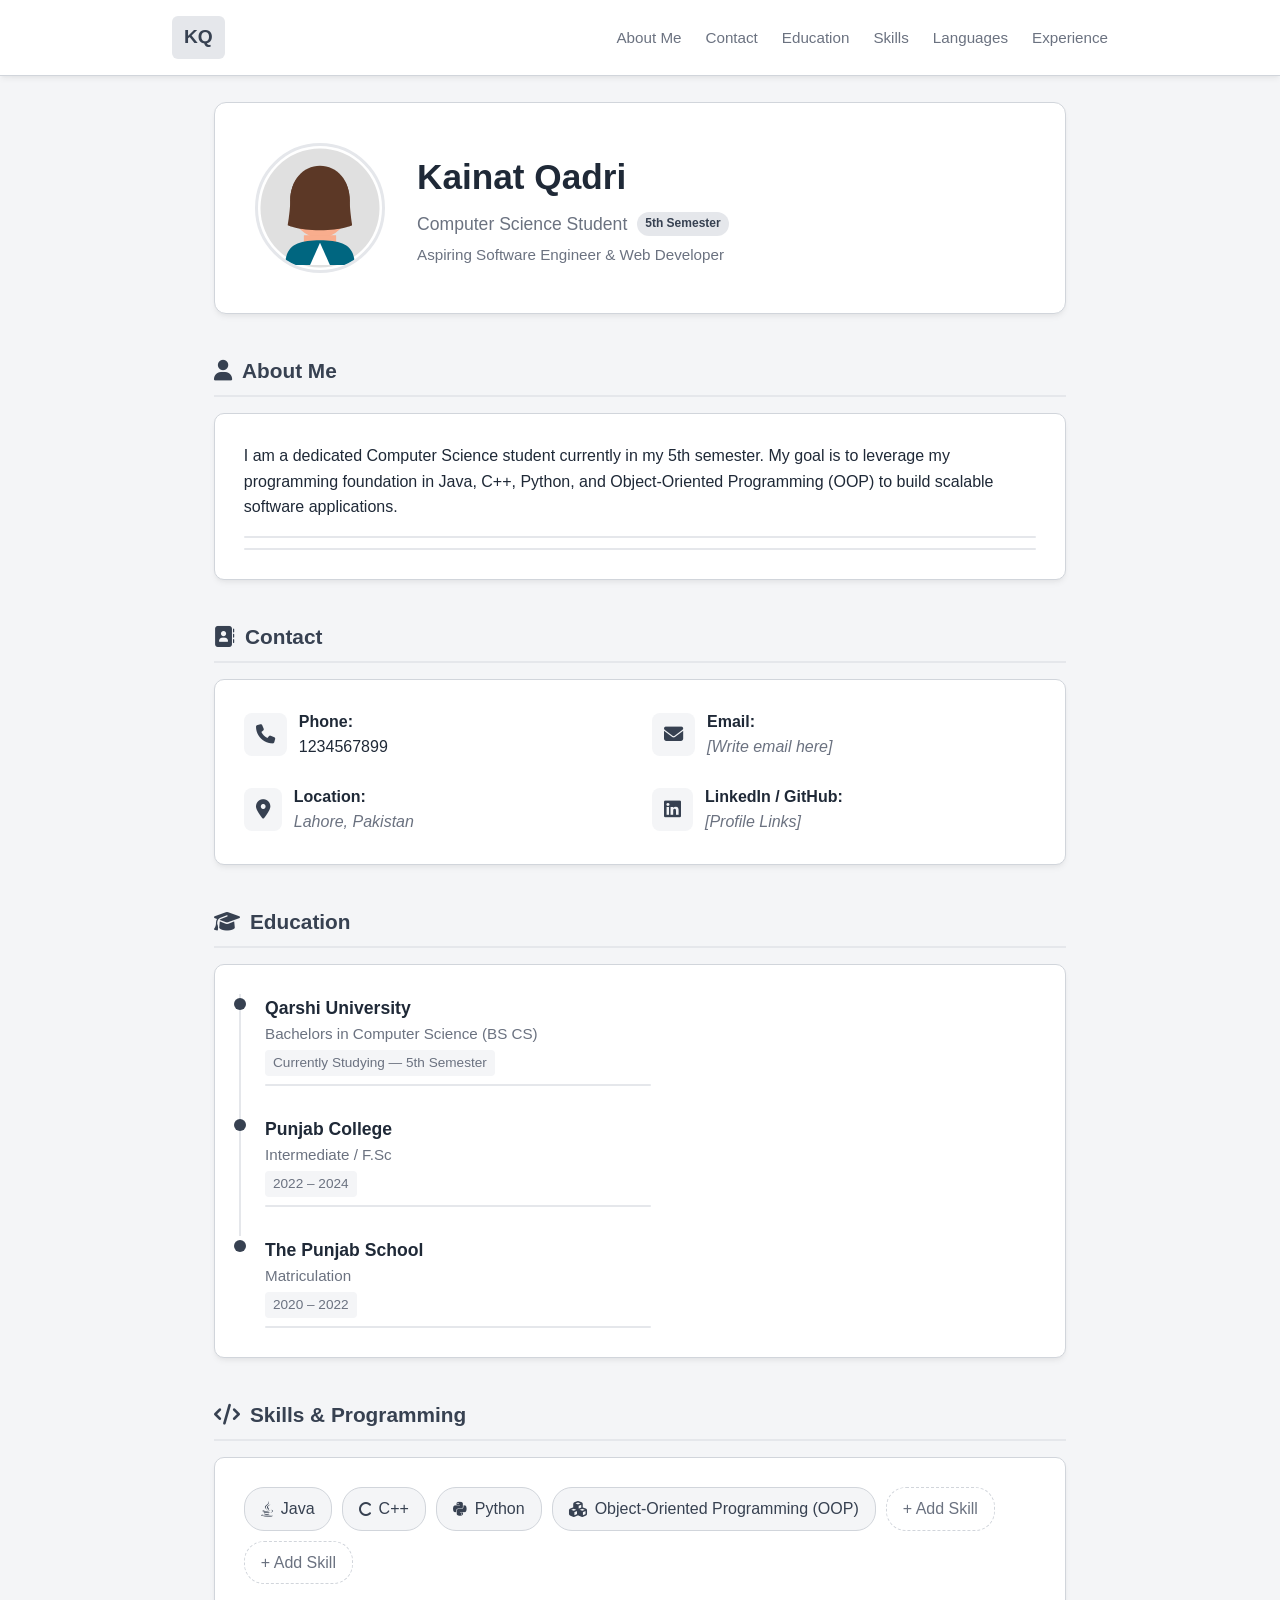
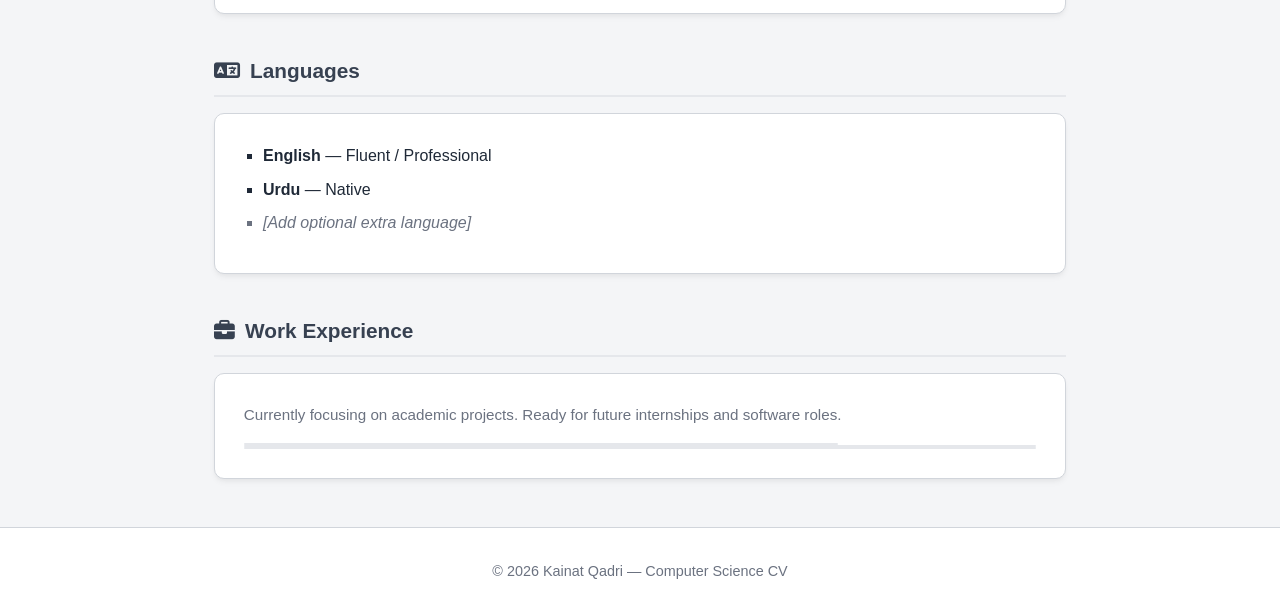
==== lab5-CV1/index.html @ efa7d1c8 "Final CV upload" ====
<!DOCTYPE html>
<html lang="en">
<head>
    <meta charset="UTF-8">
    <meta name="viewport" content="width=device-width, initial-scale=1.0">
    <title>Kainat Qadri - Resume / CV</title>
    <link rel="stylesheet" href="style.css">
    <link rel="stylesheet" href="https://cdnjs.cloudflare.com/ajax/libs/font-awesome/6.4.0/css/all.min.css">
</head>
<body>

    <!-- Sticky Navigation Bar -->
    <nav class="navbar">
        <div class="nav-container">
            <a href="#hero" class="nav-logo">KQ</a>
            <ul class="nav-links">
                <li><a href="#about">About Me</a></li>
                <li><a href="#contact">Contact</a></li>
                <li><a href="#education">Education</a></li>
                <li><a href="#skills">Skills</a></li>
                <li><a href="#languages">Languages</a></li>
                <li><a href="#experience">Experience</a></li>
            </ul>
        </div>
    </nav>

    <!-- Main Container -->
    <main class="container">

        <!-- Hero / Header Section -->
        <section id="hero" class="hero-section">
            <div class="profile-card">
                <div class="avatar-wrapper">
                    <!-- Embedded provided profile image -->
                    <img src="data:image/svg+xml;utf8,<svg xmlns='http://www.w3.org/2000/svg' viewBox='0 0 500 500'><circle cx='250' cy='250' r='240' fill='%23e0e0e0'/><path d='M250 80 C180 80 130 140 130 220 C130 300 180 320 250 320 C320 320 370 300 370 220 C370 140 320 80 250 80 Z' fill='%235c3826'/><circle cx='250' cy='260' r='110' fill='%23f9ad8d'/><path d='M130 220 C130 140 180 90 250 90 C320 90 370 140 370 220 C370 260 380 320 380 320 C380 320 340 340 250 340 C160 340 120 320 120 320 C120 320 130 260 130 220 Z' fill='%235c3826'/><path d='M185 360 L315 360 L315 420 L185 420 Z' fill='%23f9ad8d'/><path d='M110 480 C110 400 160 380 250 380 C340 380 390 400 390 480 Z' fill='%23006680'/><polygon points='250,390 210,480 290,480' fill='%23ffffff'/></svg>" alt="Kainat Qadri Profile Picture" class="profile-img">
                </div>
                <div class="hero-details">
                    <h1 class="user-name">Kainat Qadri</h1>
                    <p class="user-title">Computer Science Student <span class="badge">5th Semester</span></p>
                    <p class="user-subtitle">Aspiring Software Engineer & Web Developer</p>
                </div>
            </div>
        </section>

        <!-- About Me Section -->
        <section id="about" class="cv-section">
            <h2 class="section-title"><i class="fa-solid fa-user"></i> About Me</h2>
            <div class="card">
                <p class="placeholder-text">
                    I am a dedicated Computer Science student currently in my 5th semester. My goal is to leverage my programming foundation in Java, C++, Python, and Object-Oriented Programming (OOP) to build scalable software applications.
                </p>
                <div class="blank-lines">
                    <div class="blank-line"></div>
                    <div class="blank-line"></div>
                </div>
            </div>
        </section>

        <!-- Contact Section -->
        <section id="contact" class="cv-section">
            <h2 class="section-title"><i class="fa-solid fa-address-book"></i> Contact</h2>
            <div class="card grid-2">
                <div class="contact-item">
                    <i class="fa-solid fa-phone icon"></i>
                    <div>
                        <strong>Phone:</strong>
                        <p>1234567899</p>
                    </div>
                </div>
                <div class="contact-item">
                    <i class="fa-solid fa-envelope icon"></i>
                    <div>
                        <strong>Email:</strong>
                        <p class="placeholder-inline">[Write email here]</p>
                    </div>
                </div>
                <div class="contact-item">
                    <i class="fa-solid fa-location-dot icon"></i>
                    <div>
                        <strong>Location:</strong>
                        <p class="placeholder-inline">Lahore, Pakistan</p>
                    </div>
                </div>
                <div class="contact-item">
                    <i class="fa-brands fa-linkedin icon"></i>
                    <div>
                        <strong>LinkedIn / GitHub:</strong>
                        <p class="placeholder-inline">[Profile Links]</p>
                    </div>
                </div>
            </div>
        </section>

        <!-- Education Section -->
        <section id="education" class="cv-section">
            <h2 class="section-title"><i class="fa-solid fa-graduation-cap"></i> Education</h2>
            <div class="card timeline">
                
                <div class="timeline-item">
                    <div class="timeline-dot"></div>
                    <div class="timeline-content">
                        <h3>Qarshi University</h3>
                        <p class="timeline-sub">Bachelors in Computer Science (BS CS)</p>
                        <span class="timeline-date">Currently Studying — 5th Semester</span>
                        <div class="blank-line short"></div>
                    </div>
                </div>

                <div class="timeline-item">
                    <div class="timeline-dot"></div>
                    <div class="timeline-content">
                        <h3>Punjab College</h3>
                        <p class="timeline-sub">Intermediate / F.Sc</p>
                        <span class="timeline-date">2022 – 2024</span>
                        <div class="blank-line short"></div>
                    </div>
                </div>

                <div class="timeline-item">
                    <div class="timeline-dot"></div>
                    <div class="timeline-content">
                        <h3>The Punjab School</h3>
                        <p class="timeline-sub">Matriculation</p>
                        <span class="timeline-date">2020 – 2022</span>
                        <div class="blank-line short"></div>
                    </div>
                </div>

            </div>
        </section>

        <!-- Skills Section -->
        <section id="skills" class="cv-section">
            <h2 class="section-title"><i class="fa-solid fa-code"></i> Skills & Programming</h2>
            <div class="card">
                <div class="skills-grid">
                    <div class="skill-tag"><i class="fa-brands fa-java"></i> Java</div>
                    <div class="skill-tag"><i class="fa-solid fa-c"></i> C++</div>
                    <div class="skill-tag"><i class="fa-brands fa-python"></i> Python</div>
                    <div class="skill-tag"><i class="fa-solid fa-cubes"></i> Object-Oriented Programming (OOP)</div>
                    <div class="skill-tag placeholder-tag">+ Add Skill</div>
                    <div class="skill-tag placeholder-tag">+ Add Skill</div>
                </div>
            </div>
        </section>

        <!-- Languages Section -->
        <section id="languages" class="cv-section">
            <h2 class="section-title"><i class="fa-solid fa-language"></i> Languages</h2>
            <div class="card">
                <ul class="styled-list">
                    <li><strong>English</strong> — Fluent / Professional</li>
                    <li><strong>Urdu</strong> — Native</li>
                    <li class="placeholder-list">[Add optional extra language]</li>
                </ul>
            </div>
        </section>

        <!-- Work Experience Section -->
        <section id="experience" class="cv-section">
            <h2 class="section-title"><i class="fa-solid fa-briefcase"></i> Work Experience</h2>
            <div class="card">
                <p class="note-text">Currently focusing on academic projects. Ready for future internships and software roles.</p>
                <div class="experience-placeholder">
                    <div class="blank-block">
                        <div class="blank-line medium"></div>
                        <div class="blank-line"></div>
                        <div class="blank-line"></div>
                    </div>
                </div>
            </div>
        </section>

    </main>

    <!-- Footer -->
    <footer>
        <p>&copy; 2026 Kainat Qadri — Computer Science CV</p>
    </footer>

</body>
</html>
---- lab5-CV1/style.css ----
/* Color Palette: White & Grey Theme */
:root {
    --bg-main: #f4f5f7;
    --bg-card: #ffffff;
    --text-primary: #1f2937;
    --text-secondary: #6b7280;
    --accent-grey: #e5e7eb;
    --border-color: #d1d5db;
    --dark-grey: #374151;
    --shadow: 0 4px 6px -1px rgba(0, 0, 0, 0.05), 0 2px 4px -1px rgba(0, 0, 0, 0.03);
}

* {
    box-sizing: border-box;
    margin: 0;
    padding: 0;
}

html {
    scroll-behavior: smooth;
}

body {
    font-family: 'Segoe UI', -apple-system, BlinkMacSystemFont, Roboto, sans-serif;
    background-color: var(--bg-main);
    color: var(--text-primary);
    line-height: 1.6;
    padding-top: 70px;
}

/* Navbar */
.navbar {
    position: fixed;
    top: 0;
    left: 0;
    width: 100%;
    background-color: var(--bg-card);
    border-bottom: 1px solid var(--border-color);
    z-index: 1000;
    box-shadow: var(--shadow);
}

.nav-container {
    max-width: 1000px;
    margin: 0 auto;
    display: flex;
    justify-content: space-between;
    align-items: center;
    padding: 1rem 2rem;
}

.nav-logo {
    font-size: 1.2rem;
    font-weight: bold;
    color: var(--dark-grey);
    text-decoration: none;
    background: var(--accent-grey);
    padding: 6px 12px;
    border-radius: 6px;
}

.nav-links {
    display: flex;
    list-style: none;
    gap: 1.5rem;
}

.nav-links a {
    text-decoration: none;
    color: var(--text-secondary);
    font-weight: 500;
    font-size: 0.95rem;
    transition: color 0.2s;
}

.nav-links a:hover {
    color: var(--text-primary);
}

/* Layout Container */
.container {
    max-width: 900px;
    margin: 2rem auto;
    padding: 0 1.5rem;
}

/* Section Common Styling */
.cv-section {
    margin-bottom: 2.5rem;
}

.section-title {
    font-size: 1.3rem;
    color: var(--dark-grey);
    margin-bottom: 1rem;
    display: flex;
    align-items: center;
    gap: 10px;
    border-bottom: 2px solid var(--accent-grey);
    padding-bottom: 0.5rem;
}

.card {
    background: var(--bg-card);
    border: 1px solid var(--border-color);
    border-radius: 10px;
    padding: 1.8rem;
    box-shadow: var(--shadow);
}

/* Hero Section */
.hero-section {
    margin-bottom: 2.5rem;
}

.profile-card {
    background: var(--bg-card);
    border: 1px solid var(--border-color);
    border-radius: 12px;
    padding: 2.5rem;
    display: flex;
    align-items: center;
    gap: 2rem;
    box-shadow: var(--shadow);
}

.avatar-wrapper {
    width: 130px;
    height: 130px;
    border-radius: 50%;
    overflow: hidden;
    border: 3px solid var(--accent-grey);
    flex-shrink: 0;
}

.profile-img {
    width: 100%;
    height: 100%;
    object-fit: cover;
}

.user-name {
    font-size: 2.2rem;
    color: var(--text-primary);
    margin-bottom: 0.3rem;
}

.user-title {
    font-size: 1.1rem;
    color: var(--text-secondary);
    display: flex;
    align-items: center;
    gap: 10px;
}

.badge {
    background-color: var(--accent-grey);
    color: var(--dark-grey);
    font-size: 0.75rem;
    padding: 2px 8px;
    border-radius: 12px;
    font-weight: 600;
}

.user-subtitle {
    font-size: 0.95rem;
    color: var(--text-secondary);
    margin-top: 0.3rem;
}

/* Grid & Items */
.grid-2 {
    display: grid;
    grid-template-columns: repeat(auto-fit, minmax(280px, 1fr));
    gap: 1.5rem;
}

.contact-item {
    display: flex;
    align-items: center;
    gap: 12px;
}

.contact-item .icon {
    font-size: 1.2rem;
    color: var(--dark-grey);
    background: var(--bg-main);
    padding: 12px;
    border-radius: 8px;
}

/* Timeline / Education */
.timeline {
    position: relative;
    padding-left: 1.5rem;
}

.timeline-item {
    position: relative;
    padding-bottom: 1.8rem;
    border-left: 2px solid var(--accent-grey);
    padding-left: 1.5rem;
}

.timeline-item:last-child {
    border-left: 2px solid transparent;
    padding-bottom: 0;
}

.timeline-dot {
    position: absolute;
    left: -7px;
    top: 4px;
    width: 12px;
    height: 12px;
    border-radius: 50%;
    background-color: var(--dark-grey);
}

.timeline-content h3 {
    font-size: 1.1rem;
}

.timeline-sub {
    color: var(--text-secondary);
    font-size: 0.95rem;
}

.timeline-date {
    display: inline-block;
    font-size: 0.85rem;
    color: var(--text-secondary);
    background: var(--bg-main);
    padding: 2px 8px;
    border-radius: 4px;
    margin-top: 4px;
}

/* Skills Tags */
.skills-grid {
    display: flex;
    flex-wrap: wrap;
    gap: 10px;
}

.skill-tag {
    background: var(--bg-main);
    border: 1px solid var(--border-color);
    padding: 8px 16px;
    border-radius: 20px;
    font-weight: 500;
    display: flex;
    align-items: center;
    gap: 8px;
    color: var(--dark-grey);
}

.placeholder-tag {
    border: 1px dashed var(--border-color);
    color: var(--text-secondary);
    background: transparent;
}

/* Lists */
.styled-list {
    list-style-type: square;
    padding-left: 1.2rem;
}

.styled-list li {
    margin-bottom: 0.5rem;
}

/* Blank Line / Details Placeholders */
.blank-lines {
    margin-top: 1rem;
    display: flex;
    flex-direction: column;
    gap: 10px;
}

.blank-line {
    height: 2px;
    background-color: var(--accent-grey);
    border-radius: 2px;
    width: 100%;
}

.blank-line.short {
    width: 50%;
    margin-top: 8px;
}

.blank-line.medium {
    width: 75%;
}

.placeholder-inline {
    color: var(--text-secondary);
    font-style: italic;
}

.placeholder-list {
    color: var(--text-secondary);
    font-style: italic;
}

.note-text {
    font-size: 0.95rem;
    color: var(--text-secondary);
    margin-bottom: 1rem;
}

/* Footer */
footer {
    text-align: center;
    padding: 2rem;
    color: var(--text-secondary);
    font-size: 0.9rem;
    border-top: 1px solid var(--border-color);
    background: var(--bg-card);
    margin-top: 3rem;
}

/* Mobile Responsive */
@media (max-width: 650px) {
    .profile-card {
        flex-direction: column;
        text-align: center;
    }

    .nav-links {
        display: none;
    }
}
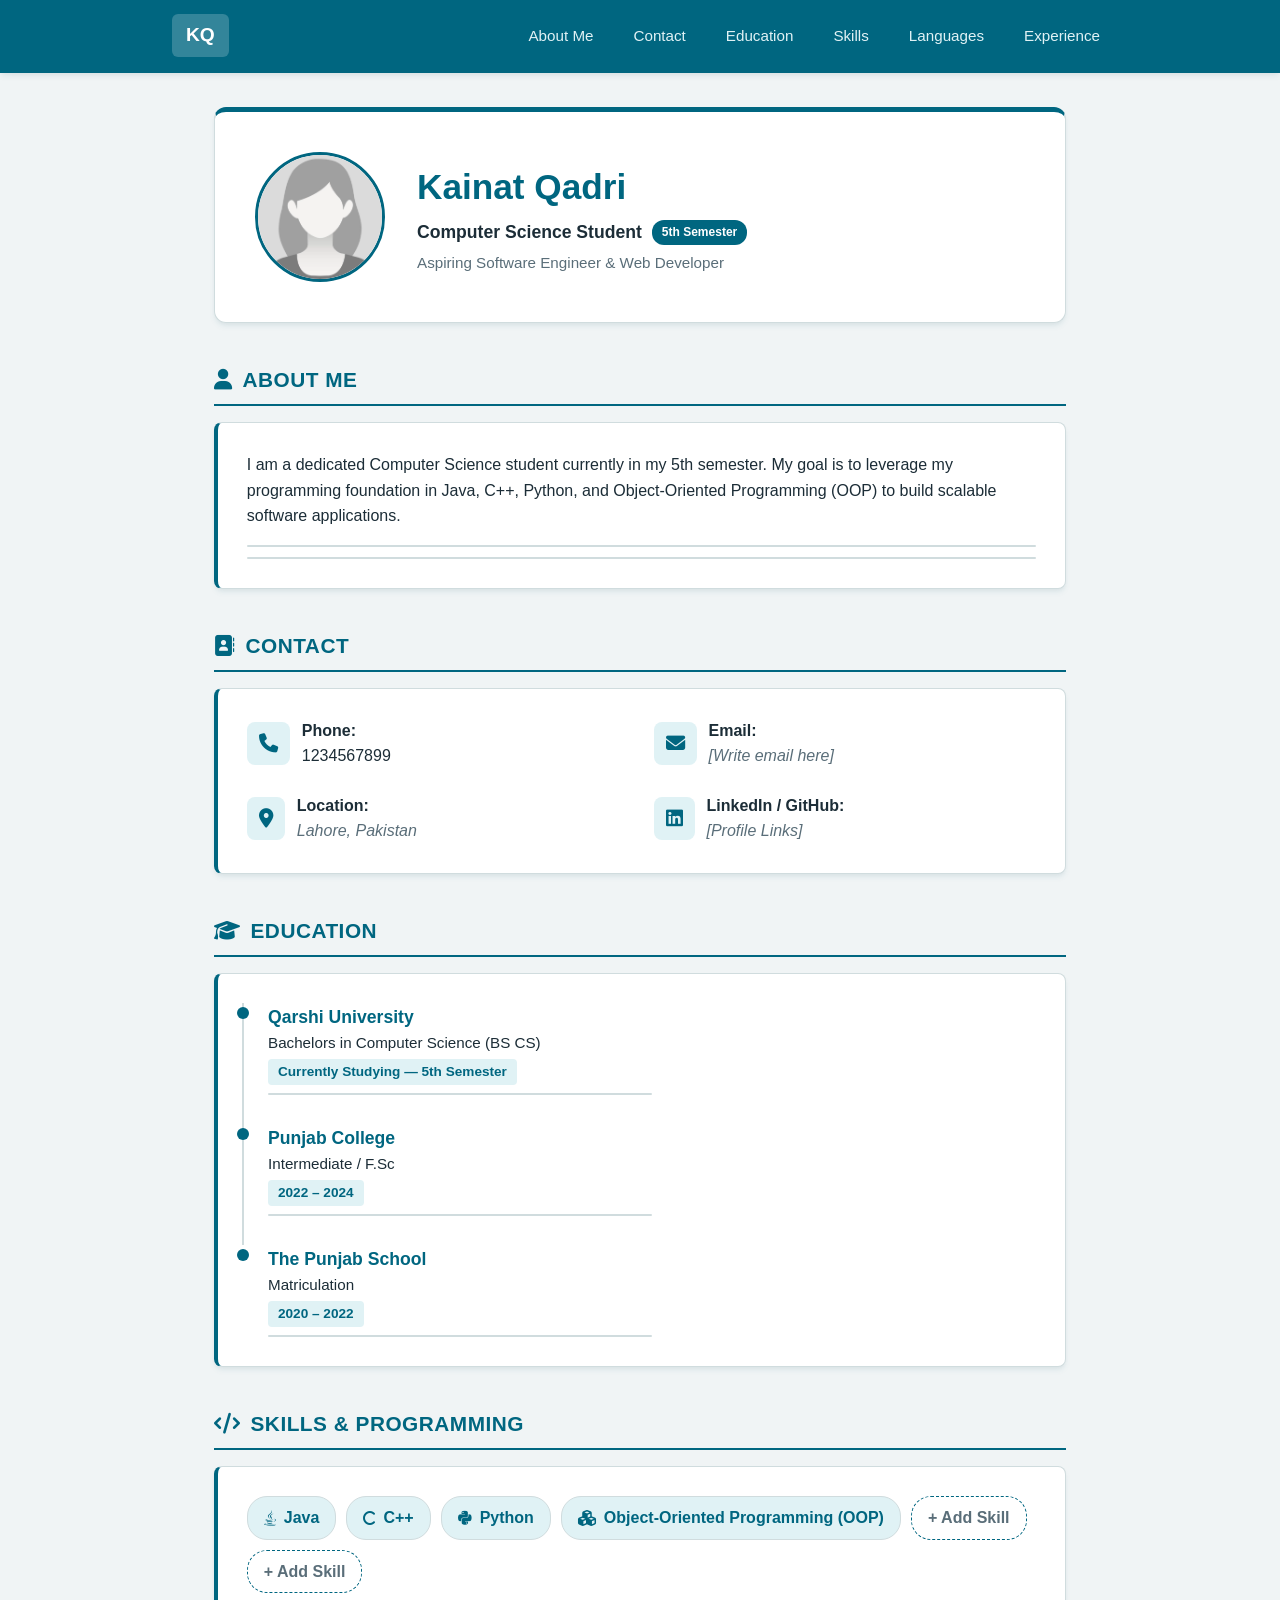
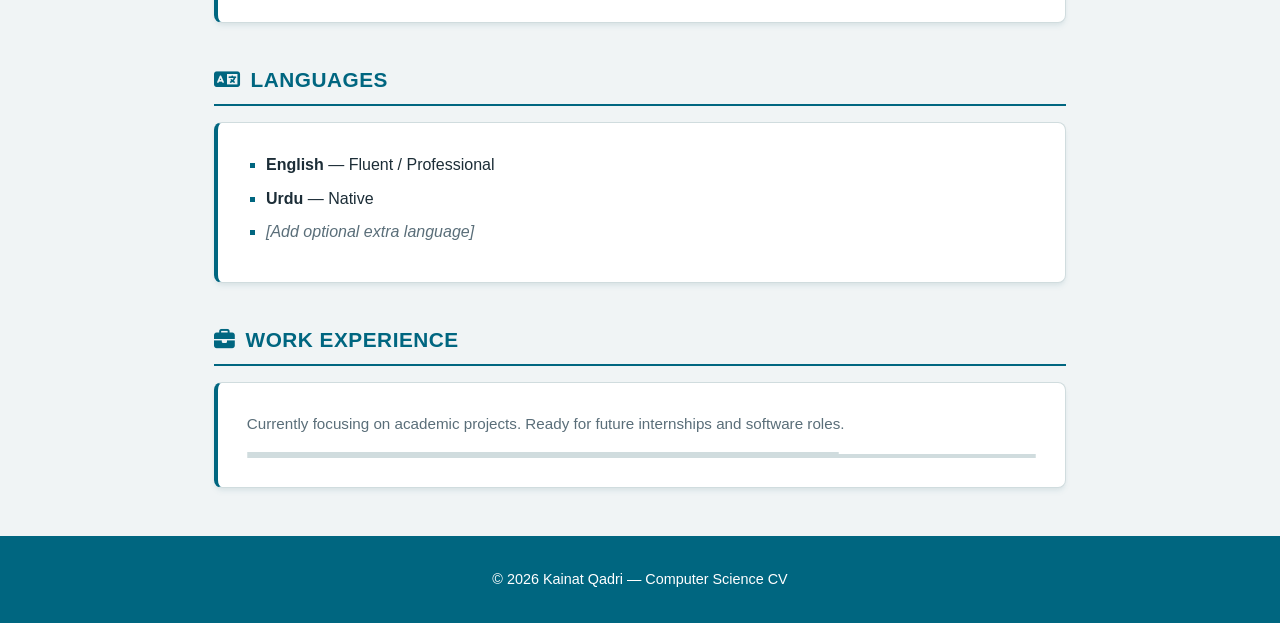
==== commit e4ce68f0: "Updated Website" ====
--- a/lab5-CV1/index.html
+++ b/lab5-CV1/index.html
@@ -31,8 +31,7 @@
         <section id="hero" class="hero-section">
             <div class="profile-card">
                 <div class="avatar-wrapper">
-                    <!-- Embedded provided profile image -->
-                    <img src="data:image/svg+xml;utf8,<svg xmlns='http://www.w3.org/2000/svg' viewBox='0 0 500 500'><circle cx='250' cy='250' r='240' fill='%23e0e0e0'/><path d='M250 80 C180 80 130 140 130 220 C130 300 180 320 250 320 C320 320 370 300 370 220 C370 140 320 80 250 80 Z' fill='%235c3826'/><circle cx='250' cy='260' r='110' fill='%23f9ad8d'/><path d='M130 220 C130 140 180 90 250 90 C320 90 370 140 370 220 C370 260 380 320 380 320 C380 320 340 340 250 340 C160 340 120 320 120 320 C120 320 130 260 130 220 Z' fill='%235c3826'/><path d='M185 360 L315 360 L315 420 L185 420 Z' fill='%23f9ad8d'/><path d='M110 480 C110 400 160 380 250 380 C340 380 390 400 390 480 Z' fill='%23006680'/><polygon points='250,390 210,480 290,480' fill='%23ffffff'/></svg>" alt="Kainat Qadri Profile Picture" class="profile-img">
+                    <img src="images/profile.png" alt="Kainat Qadri Profile Picture" class="profile-img">
                 </div>
                 <div class="hero-details">
                     <h1 class="user-name">Kainat Qadri</h1>
--- a/lab5-CV1/style.css
+++ b/lab5-CV1/style.css
@@ -1,13 +1,13 @@
-/* Color Palette: White & Grey Theme */
+/* Color Palette Inspired by Your Demo CV Template */
 :root {
-    --bg-main: #f4f5f7;
-    --bg-card: #ffffff;
-    --text-primary: #1f2937;
-    --text-secondary: #6b7280;
-    --accent-grey: #e5e7eb;
-    --border-color: #d1d5db;
-    --dark-grey: #374151;
-    --shadow: 0 4px 6px -1px rgba(0, 0, 0, 0.05), 0 2px 4px -1px rgba(0, 0, 0, 0.03);
+    --bg-main: #f0f4f5;         /* Soft light slate background */
+    --bg-card: #ffffff;         /* Pure white background for cards */
+    --text-primary: #1c2d37;     /* Dark navy/teal-grey for body text */
+    --text-secondary: #5a6e79;   /* Muted grey for subheadings and dates */
+    --accent-teal: #006680;      /* Core dark teal from template header/accents */
+    --accent-teal-light: #e0f2f5;/* Light teal tint for tags and highlights */
+    --border-color: #d0dcde;     /* Subtle teal-grey borders */
+    --shadow: 0 4px 6px -1px rgba(0, 102, 128, 0.08), 0 2px 4px -1px rgba(0, 0, 0, 0.04);
 }
 
 * {
@@ -25,17 +25,17 @@
     background-color: var(--bg-main);
     color: var(--text-primary);
     line-height: 1.6;
-    padding-top: 70px;
-}
-
-/* Navbar */
+    padding-top: 75px;
+}
+
+/* Sticky Navigation Bar */
 .navbar {
     position: fixed;
     top: 0;
     left: 0;
     width: 100%;
-    background-color: var(--bg-card);
-    border-bottom: 1px solid var(--border-color);
+    background-color: var(--accent-teal);
+    border-bottom: 1px solid var(--accent-teal);
     z-index: 1000;
     box-shadow: var(--shadow);
 }
@@ -46,16 +46,16 @@
     display: flex;
     justify-content: space-between;
     align-items: center;
-    padding: 1rem 2rem;
+    padding: 0.9rem 2rem;
 }
 
 .nav-logo {
     font-size: 1.2rem;
     font-weight: bold;
-    color: var(--dark-grey);
+    color: #ffffff;
     text-decoration: none;
-    background: var(--accent-grey);
-    padding: 6px 12px;
+    background: rgba(255, 255, 255, 0.2);
+    padding: 6px 14px;
     border-radius: 6px;
 }
 
@@ -67,48 +67,54 @@
 
 .nav-links a {
     text-decoration: none;
-    color: var(--text-secondary);
+    color: #e0f2f5;
     font-weight: 500;
     font-size: 0.95rem;
-    transition: color 0.2s;
+    transition: color 0.2s, background-color 0.2s;
+    padding: 4px 8px;
+    border-radius: 4px;
 }
 
 .nav-links a:hover {
-    color: var(--text-primary);
-}
-
-/* Layout Container */
+    color: #ffffff;
+    background-color: rgba(255, 255, 255, 0.15);
+}
+
+/* Main Layout Container */
 .container {
     max-width: 900px;
     margin: 2rem auto;
     padding: 0 1.5rem;
 }
 
-/* Section Common Styling */
+/* Section Headings */
 .cv-section {
     margin-bottom: 2.5rem;
 }
 
 .section-title {
     font-size: 1.3rem;
-    color: var(--dark-grey);
+    color: var(--accent-teal);
     margin-bottom: 1rem;
     display: flex;
     align-items: center;
     gap: 10px;
-    border-bottom: 2px solid var(--accent-grey);
+    border-bottom: 2px solid var(--accent-teal);
     padding-bottom: 0.5rem;
+    text-transform: uppercase;
+    letter-spacing: 0.5px;
 }
 
 .card {
     background: var(--bg-card);
     border: 1px solid var(--border-color);
-    border-radius: 10px;
+    border-left: 4px solid var(--accent-teal);
+    border-radius: 8px;
     padding: 1.8rem;
     box-shadow: var(--shadow);
 }
 
-/* Hero Section */
+/* Hero / Header Section */
 .hero-section {
     margin-bottom: 2.5rem;
 }
@@ -116,6 +122,7 @@
 .profile-card {
     background: var(--bg-card);
     border: 1px solid var(--border-color);
+    border-top: 5px solid var(--accent-teal);
     border-radius: 12px;
     padding: 2.5rem;
     display: flex;
@@ -129,7 +136,8 @@
     height: 130px;
     border-radius: 50%;
     overflow: hidden;
-    border: 3px solid var(--accent-grey);
+    border: 3px solid var(--accent-teal);
+    background-color: var(--accent-teal-light);
     flex-shrink: 0;
 }
 
@@ -137,27 +145,30 @@
     width: 100%;
     height: 100%;
     object-fit: cover;
+    object-position: center;
 }
 
 .user-name {
     font-size: 2.2rem;
-    color: var(--text-primary);
-    margin-bottom: 0.3rem;
+    color: var(--accent-teal);
+    margin-bottom: 0.2rem;
+    font-weight: 700;
 }
 
 .user-title {
     font-size: 1.1rem;
-    color: var(--text-secondary);
+    color: var(--text-primary);
     display: flex;
     align-items: center;
     gap: 10px;
+    font-weight: 600;
 }
 
 .badge {
-    background-color: var(--accent-grey);
-    color: var(--dark-grey);
+    background-color: var(--accent-teal);
+    color: #ffffff;
     font-size: 0.75rem;
-    padding: 2px 8px;
+    padding: 3px 10px;
     border-radius: 12px;
     font-weight: 600;
 }
@@ -183,8 +194,8 @@
 
 .contact-item .icon {
     font-size: 1.2rem;
-    color: var(--dark-grey);
-    background: var(--bg-main);
+    color: var(--accent-teal);
+    background: var(--accent-teal-light);
     padding: 12px;
     border-radius: 8px;
 }
@@ -198,7 +209,7 @@
 .timeline-item {
     position: relative;
     padding-bottom: 1.8rem;
-    border-left: 2px solid var(--accent-grey);
+    border-left: 2px solid var(--border-color);
     padding-left: 1.5rem;
 }
 
@@ -214,26 +225,29 @@
     width: 12px;
     height: 12px;
     border-radius: 50%;
-    background-color: var(--dark-grey);
+    background-color: var(--accent-teal);
 }
 
 .timeline-content h3 {
     font-size: 1.1rem;
+    color: var(--accent-teal);
 }
 
 .timeline-sub {
-    color: var(--text-secondary);
+    color: var(--text-primary);
+    font-weight: 500;
     font-size: 0.95rem;
 }
 
 .timeline-date {
     display: inline-block;
     font-size: 0.85rem;
-    color: var(--text-secondary);
-    background: var(--bg-main);
-    padding: 2px 8px;
+    color: var(--accent-teal);
+    background: var(--accent-teal-light);
+    padding: 2px 10px;
     border-radius: 4px;
     margin-top: 4px;
+    font-weight: 600;
 }
 
 /* Skills Tags */
@@ -244,24 +258,24 @@
 }
 
 .skill-tag {
-    background: var(--bg-main);
+    background: var(--accent-teal-light);
     border: 1px solid var(--border-color);
     padding: 8px 16px;
     border-radius: 20px;
-    font-weight: 500;
+    font-weight: 600;
     display: flex;
     align-items: center;
     gap: 8px;
-    color: var(--dark-grey);
+    color: var(--accent-teal);
 }
 
 .placeholder-tag {
-    border: 1px dashed var(--border-color);
+    border: 1px dashed var(--accent-teal);
     color: var(--text-secondary);
     background: transparent;
 }
 
-/* Lists */
+/* Styled Lists */
 .styled-list {
     list-style-type: square;
     padding-left: 1.2rem;
@@ -271,7 +285,11 @@
     margin-bottom: 0.5rem;
 }
 
-/* Blank Line / Details Placeholders */
+.styled-list li::marker {
+    color: var(--accent-teal);
+}
+
+/* Blank Lines / Placeholders */
 .blank-lines {
     margin-top: 1rem;
     display: flex;
@@ -281,7 +299,7 @@
 
 .blank-line {
     height: 2px;
-    background-color: var(--accent-grey);
+    background-color: var(--border-color);
     border-radius: 2px;
     width: 100%;
 }
@@ -295,12 +313,7 @@
     width: 75%;
 }
 
-.placeholder-inline {
-    color: var(--text-secondary);
-    font-style: italic;
-}
-
-.placeholder-list {
+.placeholder-inline, .placeholder-list {
     color: var(--text-secondary);
     font-style: italic;
 }
@@ -315,14 +328,13 @@
 footer {
     text-align: center;
     padding: 2rem;
-    color: var(--text-secondary);
+    color: #ffffff;
     font-size: 0.9rem;
-    border-top: 1px solid var(--border-color);
-    background: var(--bg-card);
+    background: var(--accent-teal);
     margin-top: 3rem;
 }
 
-/* Mobile Responsive */
+/* Responsive Styles */
 @media (max-width: 650px) {
     .profile-card {
         flex-direction: column;
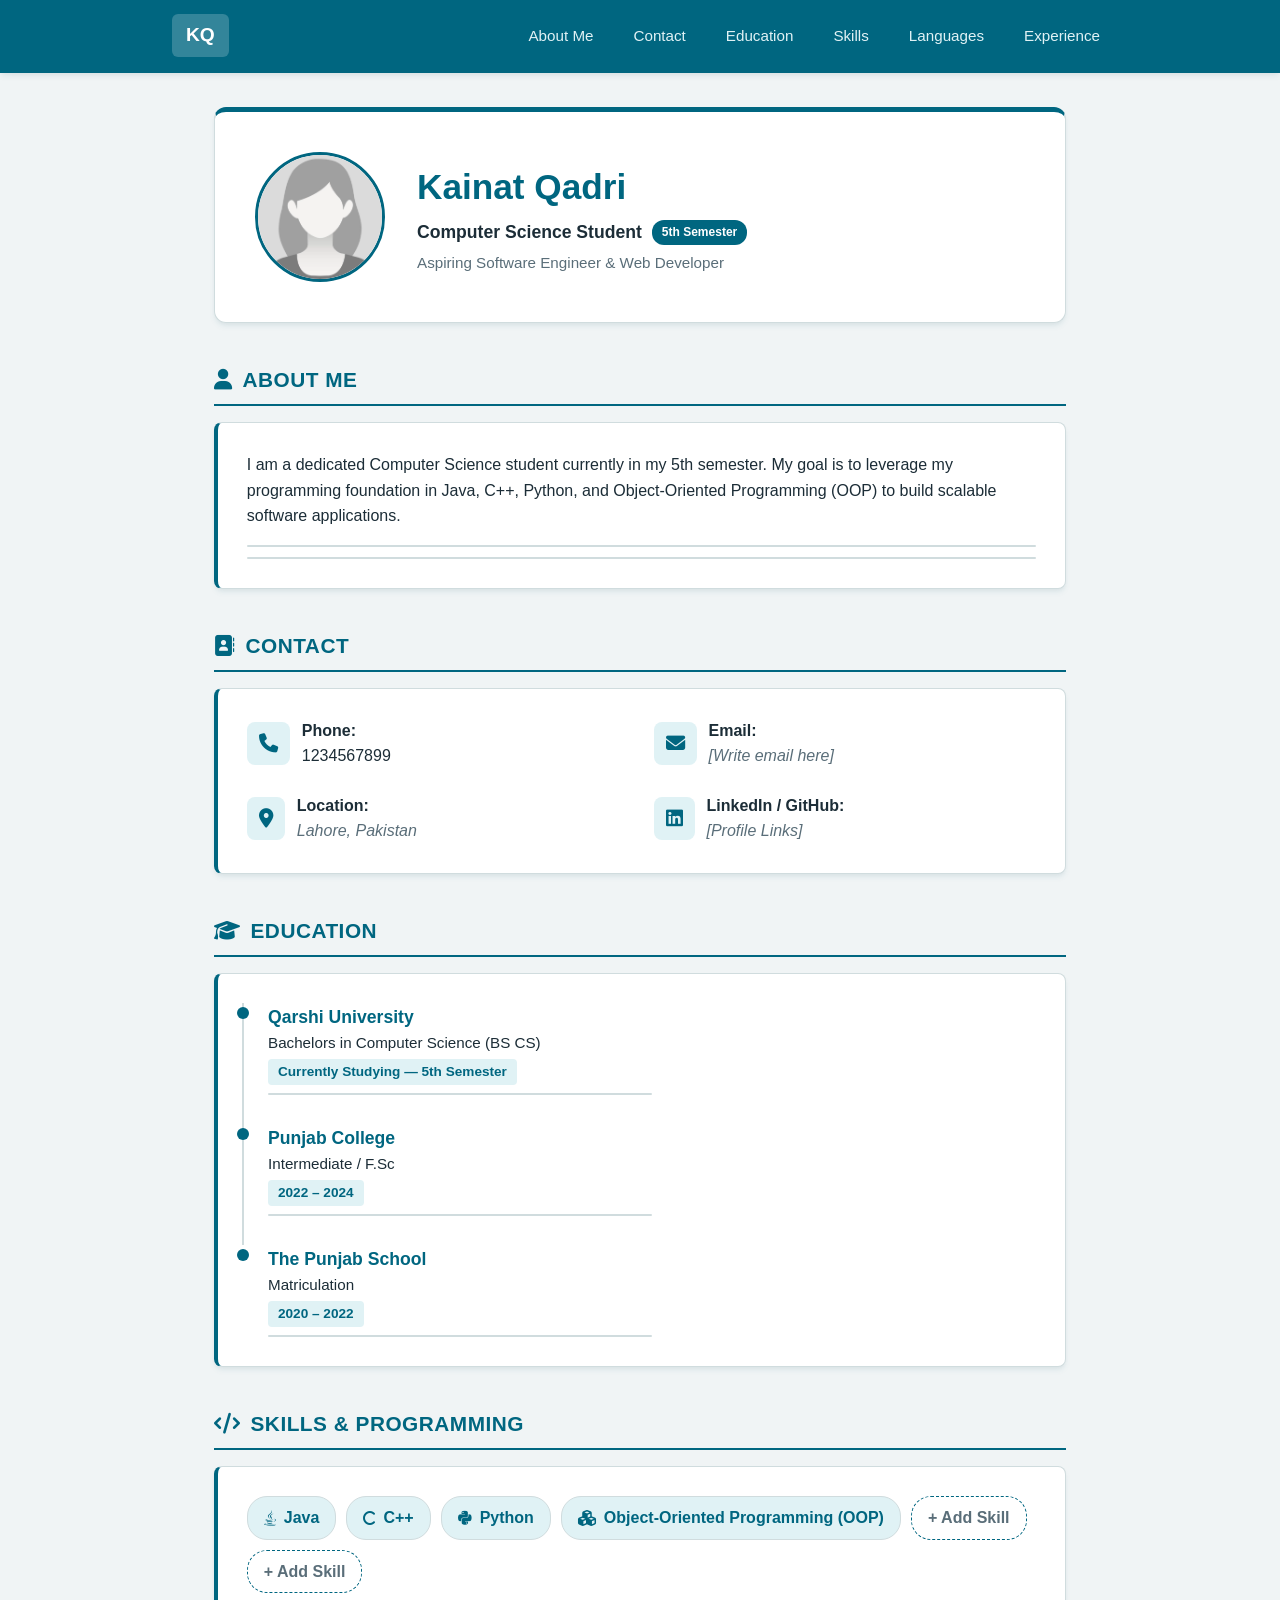
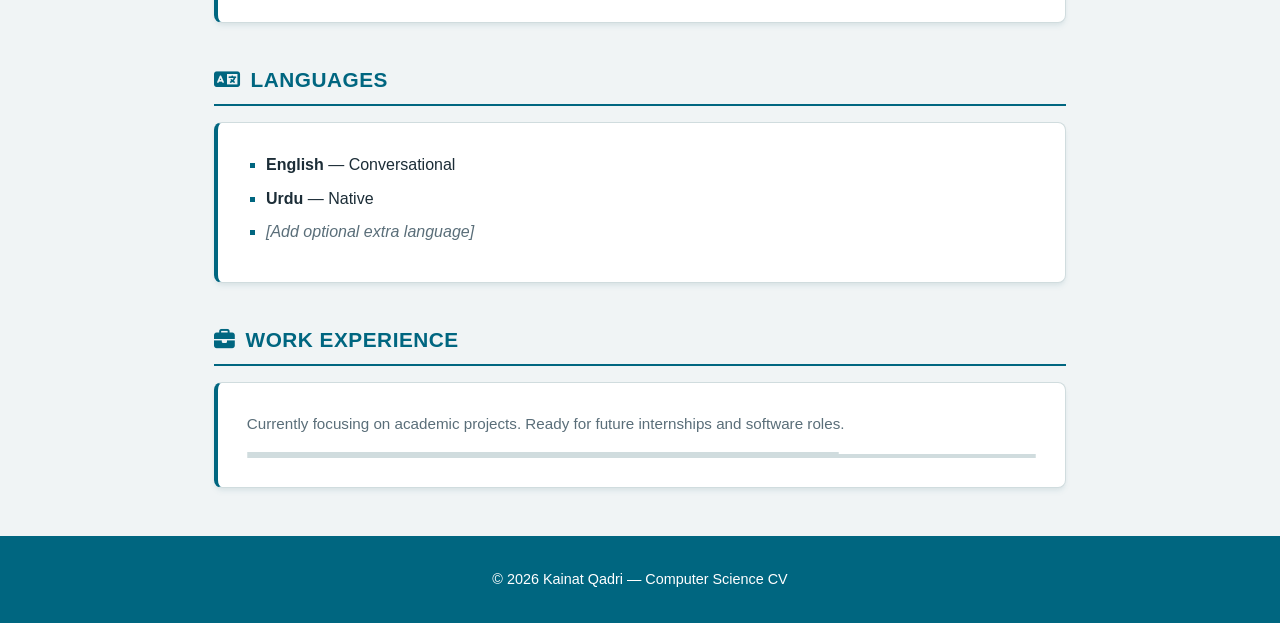
==== commit b64474ce: "Updated Website" ====
--- a/lab5-CV1/index.html
+++ b/lab5-CV1/index.html
@@ -148,7 +148,7 @@
             <h2 class="section-title"><i class="fa-solid fa-language"></i> Languages</h2>
             <div class="card">
                 <ul class="styled-list">
-                    <li><strong>English</strong> — Fluent / Professional</li>
+                    <li><strong>English</strong> — Conversational</li>
                     <li><strong>Urdu</strong> — Native</li>
                     <li class="placeholder-list">[Add optional extra language]</li>
                 </ul>
